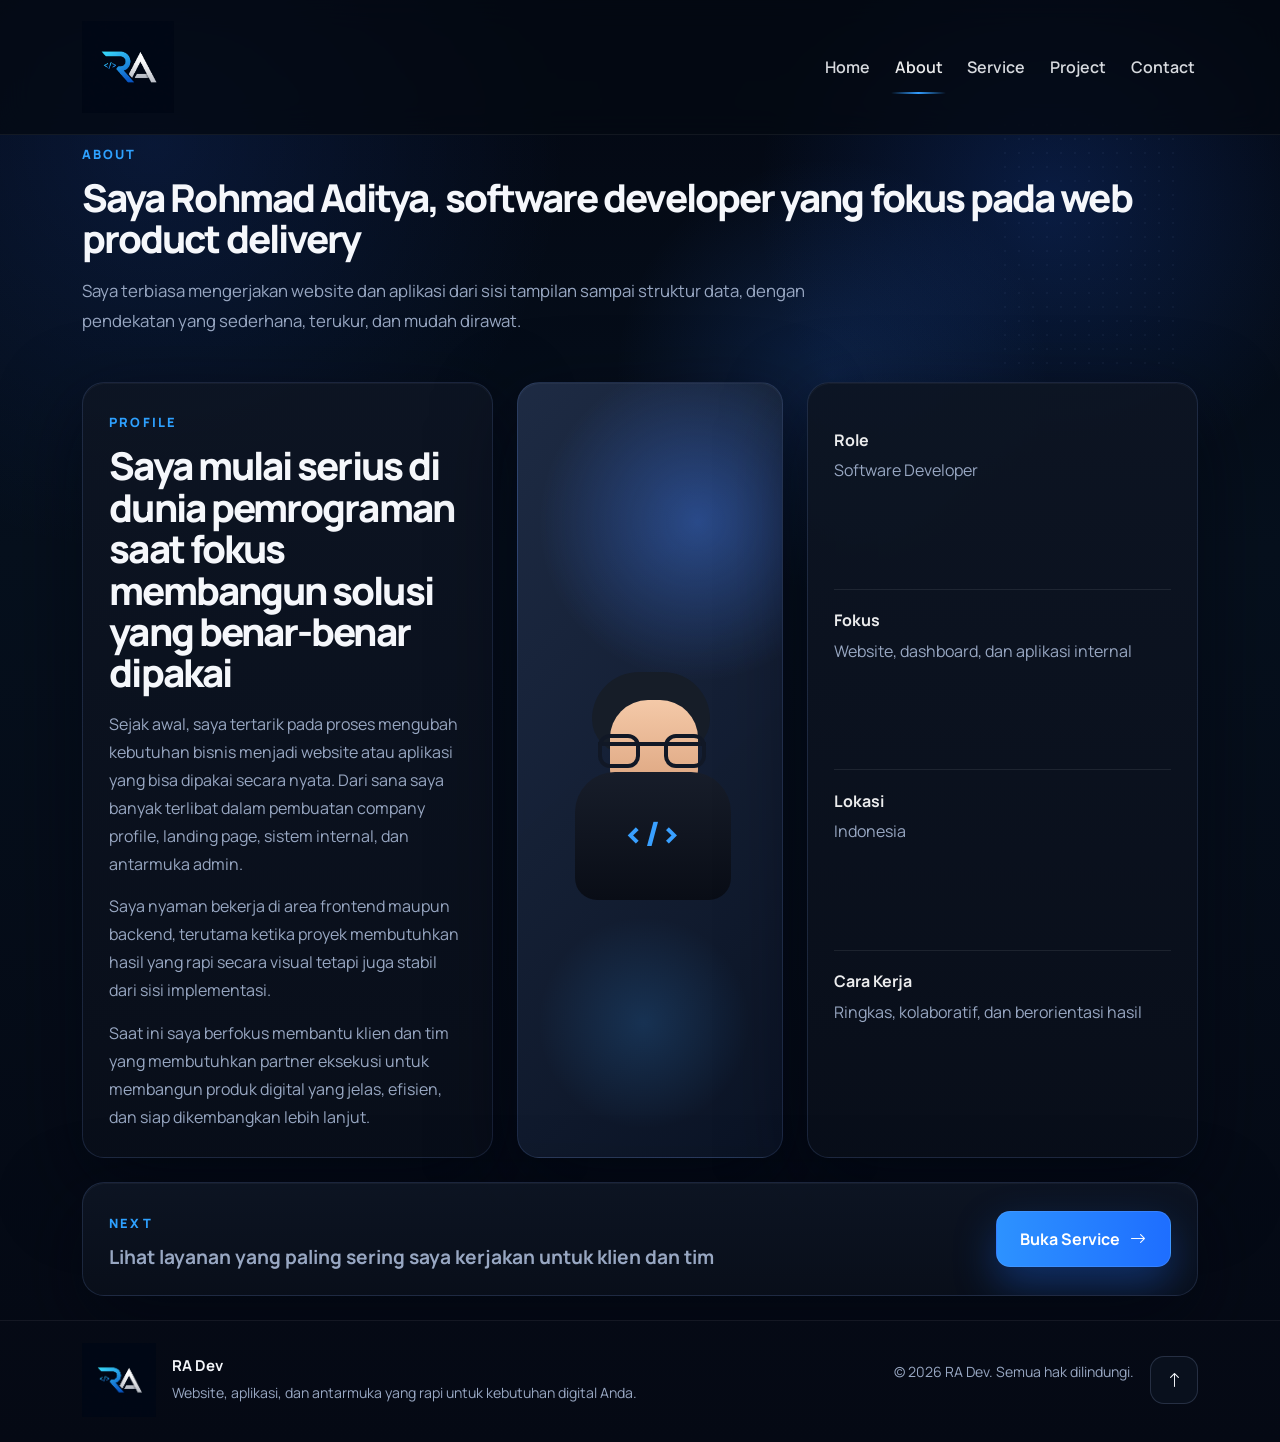
==== about.html @ fd23f218 "Update index.html, add project.html and service.html; restructure navigation and content for improve" ====
<!DOCTYPE html>
<html lang="id">

<head>
    <meta charset="UTF-8">
    <meta name="viewport" content="width=device-width, initial-scale=1.0">
    <title>RA Dev | About</title>
    <link rel="icon" type="image/png" href="assets/logo-ra.png">
    <link href="https://cdn.jsdelivr.net/npm/bootstrap@5.3.3/dist/css/bootstrap.min.css" rel="stylesheet">
    <link rel="stylesheet" href="https://cdn.jsdelivr.net/npm/bootstrap-icons@1.11.3/font/bootstrap-icons.css">
    <link rel="preconnect" href="https://fonts.googleapis.com">
    <link rel="preconnect" href="https://fonts.gstatic.com" crossorigin>
    <link href="https://fonts.googleapis.com/css2?family=Manrope:wght@400;500;600;700;800&display=swap"
        rel="stylesheet">
    <link rel="stylesheet" href="assets/css/style.css">
</head>

<body class="is-loading inner-page">
    <div class="site-loader" id="siteLoader" role="status" aria-live="polite" aria-label="Memuat halaman">
        <div class="site-loader__inner">
            <div class="site-loader__logo">
                <img src="assets/logo-ra.png" alt="Logo RA Dev">
            </div>
            <p class="site-loader__label">Loading Pages</p>
            <div class="site-loader__bar" aria-hidden="true">
                <span></span>
            </div>
        </div>
    </div>

    <nav class="navbar navbar-expand-lg fixed-top">
        <div class="container site-container">
            <a class="navbar-brand" href="index.html" aria-label="Kembali ke beranda">
                <img src="assets/logo-ra.png" alt="Logo RA Dev">
            </a>
            <button class="navbar-toggler border-0 shadow-none" type="button" data-bs-toggle="collapse"
                data-bs-target="#mainNav" aria-controls="mainNav" aria-expanded="false" aria-label="Toggle navigation">
                <span class="navbar-toggler-icon"></span>
            </button>
            <div class="collapse navbar-collapse" id="mainNav">
                <ul class="navbar-nav ms-auto">
                    <li class="nav-item"><a class="nav-link" href="index.html">Home</a></li>
                    <li class="nav-item"><a class="nav-link is-active" href="about.html">About</a></li>
                    <li class="nav-item"><a class="nav-link" href="service.html">Service</a></li>
                    <li class="nav-item"><a class="nav-link" href="project.html">Project</a></li>
                    <li class="nav-item"><a class="nav-link" href="contact.html">Contact</a></li>
                </ul>
            </div>
        </div>
    </nav>

    <main class="page-shell">
        <section class="page-hero" id="top">
            <div class="container site-container">
                <span class="section-label">About</span>
                <h1 class="section-title">Saya Rohmad Aditya, software developer yang fokus pada web product delivery</h1>
                <p class="page-hero-copy">
                    Saya terbiasa mengerjakan website dan aplikasi dari sisi tampilan sampai struktur data,
                    dengan pendekatan yang sederhana, terukur, dan mudah dirawat.
                </p>
            </div>
        </section>

        <section class="section-band">
            <div class="container site-container">
                <div class="section-grid about-grid">
                    <article class="panel-card about-copy">
                        <span class="section-label">Profile</span>
                        <h2 class="section-title">Saya mulai serius di dunia pemrograman saat fokus membangun solusi yang benar-benar dipakai</h2>
                        <p>
                            Sejak awal, saya tertarik pada proses mengubah kebutuhan bisnis menjadi website atau aplikasi
                            yang bisa dipakai secara nyata. Dari sana saya banyak terlibat dalam pembuatan company profile,
                            landing page, sistem internal, dan antarmuka admin.
                        </p>
                        <p>
                            Saya nyaman bekerja di area frontend maupun backend, terutama ketika proyek membutuhkan
                            hasil yang rapi secara visual tetapi juga stabil dari sisi implementasi.
                        </p>
                        <p>
                            Saat ini saya berfokus membantu klien dan tim yang membutuhkan partner eksekusi
                            untuk membangun produk digital yang jelas, efisien, dan siap dikembangkan lebih lanjut.
                        </p>
                    </article>

                    <article class="panel-card profile-card">
                        <div class="profile-glow"></div>
                        <div class="profile-avatar">
                            <div class="avatar-hair"></div>
                            <div class="avatar-face"></div>
                            <div class="avatar-glasses"></div>
                            <div class="avatar-body"></div>
                            <div class="avatar-mark">&lt;/&gt;</div>
                        </div>
                    </article>

                    <article class="panel-card values-card">
                        <div class="identity-block">
                            <strong>Role</strong>
                            <span>Software Developer</span>
                        </div>
                        <div class="identity-block">
                            <strong>Fokus</strong>
                            <span>Website, dashboard, dan aplikasi internal</span>
                        </div>
                        <div class="identity-block">
                            <strong>Lokasi</strong>
                            <span>Indonesia</span>
                        </div>
                        <div class="identity-block">
                            <strong>Cara Kerja</strong>
                            <span>Ringkas, kolaboratif, dan berorientasi hasil</span>
                        </div>
                    </article>
                </div>

                <div class="cta-banner panel-card">
                    <div>
                        <span class="section-label">Next</span>
                        <h2 class="cta-title">Lihat layanan yang paling sering saya kerjakan untuk klien dan tim</h2>
                    </div>
                    <a class="btn btn-primary-glow" href="service.html">Buka Service <i class="bi bi-arrow-right"></i></a>
                </div>
            </div>
        </section>
    </main>

    <footer class="site-footer">
        <div class="container site-container footer-grid">
            <div class="footer-brand">
                <img src="assets/logo-ra.png" alt="Logo RA Dev">
                <div>
                    <strong>RA Dev</strong>
                    <span>Website, aplikasi, dan antarmuka yang rapi untuk kebutuhan digital Anda.</span>
                </div>
            </div>
            <p class="footer-copy">&copy; 2026 RA Dev. Semua hak dilindungi.</p>
            <a class="back-to-top" href="#top" aria-label="Kembali ke atas"><i class="bi bi-arrow-up"></i></a>
        </div>
    </footer>

    <script defer src="https://cdn.jsdelivr.net/npm/bootstrap@5.3.3/dist/js/bootstrap.bundle.min.js"></script>
    <script defer src="assets/js/modals.js"></script>
</body>

</html>
---- assets/css/style.css ----
:root {
    --bg: #050914;
    --bg-soft: #09101d;
    --panel: rgba(11, 18, 31, 0.9);
    --panel-strong: #0f1828;
    --panel-soft: rgba(19, 28, 46, 0.88);
    --line: rgba(110, 145, 214, 0.18);
    --line-strong: rgba(76, 143, 255, 0.46);
    --text: #f5f7fb;
    --muted: #98a7c2;
    --blue: #39a0ff;
    --blue-strong: #1e7bff;
    --blue-soft: rgba(57, 160, 255, 0.16);
    --white-soft: rgba(255, 255, 255, 0.92);
    --shadow: 0 28px 80px rgba(2, 6, 15, 0.58);
    --radius-xl: 28px;
    --radius-lg: 22px;
    --radius-md: 16px;
}

* {
    box-sizing: border-box;
    scroll-behavior: smooth;
}

html,
body {
    margin: 0;
    min-height: 100%;
}

body {
    font-family: 'Manrope', sans-serif;
    color: var(--text);
    background:
        radial-gradient(circle at 12% 10%, rgba(41, 110, 255, 0.14), transparent 24%),
        radial-gradient(circle at 82% 14%, rgba(29, 92, 224, 0.22), transparent 18%),
        radial-gradient(circle at 65% 26%, rgba(51, 123, 255, 0.18), transparent 16%),
        linear-gradient(180deg, #030712 0%, #06101d 38%, #050914 100%);
}

body.is-loading {
    overflow: hidden;
}

a {
    color: inherit;
    text-decoration: none;
}

img {
    max-width: 100%;
    display: block;
}

.site-container {
    width: min(100%, 1180px);
}

.page-shell {
    position: relative;
    overflow: clip;
}

.page-shell::before {
    content: "";
    position: absolute;
    top: 6.5rem;
    right: 8%;
    width: 180px;
    height: 260px;
    background-image: radial-gradient(circle, rgba(131, 162, 221, 0.25) 1px, transparent 1px);
    background-size: 14px 14px;
    opacity: 0.22;
    pointer-events: none;
}

.site-loader {
    position: fixed;
    inset: 0;
    z-index: 3000;
    display: grid;
    place-items: center;
    background:
        radial-gradient(circle at top, rgba(48, 116, 255, 0.18), transparent 26%),
        linear-gradient(180deg, #07101d 0%, #030813 100%);
    transition: opacity 0.45s ease, visibility 0.45s ease;
}

.site-loader.is-hidden {
    opacity: 0;
    visibility: hidden;
    pointer-events: none;
}

.site-loader__inner {
    width: min(100% - 2rem, 420px);
    text-align: center;
}

.site-loader__logo {
    width: 112px;
    height: 112px;
    margin: 0 auto 1.1rem;
    padding: 0.9rem;
    border-radius: 28px;
    background: rgba(255, 255, 255, 0.05);
    border: 1px solid rgba(255, 255, 255, 0.12);
    box-shadow: 0 22px 50px rgba(0, 0, 0, 0.32);
    animation: loaderPulse 1.9s ease-in-out infinite;
}

.site-loader__label {
    margin: 0 0 1rem;
    color: rgba(240, 244, 255, 0.8);
    font-size: 0.82rem;
    font-weight: 700;
    letter-spacing: 0.18em;
    text-transform: uppercase;
}

.site-loader__bar {
    width: 100%;
    height: 4px;
    overflow: hidden;
    border-radius: 999px;
    background: rgba(255, 255, 255, 0.09);
}

.site-loader__bar span {
    display: block;
    width: 42%;
    height: 100%;
    border-radius: inherit;
    background: linear-gradient(90deg, #56b2ff, #dfe8ff);
    animation: loaderBar 1.2s ease-in-out infinite;
}

@keyframes loaderPulse {
    0%,
    100% {
        transform: translateY(0) scale(1);
    }

    50% {
        transform: translateY(-5px) scale(1.02);
    }
}

@keyframes loaderBar {
    0% {
        transform: translateX(-135%);
    }

    100% {
        transform: translateX(335%);
    }
}

.navbar {
    padding: 1rem 0;
    background: rgba(4, 9, 18, 0.78);
    backdrop-filter: blur(16px);
    border-bottom: 1px solid rgba(255, 255, 255, 0.06);
}

.navbar-brand img {
    width: 92px;
}

.navbar-toggler {
    padding: 0.4rem 0.2rem;
}

.navbar-toggler-icon {
    filter: invert(1);
}

.navbar-nav {
    gap: 1.15rem;
}

.nav-link {
    position: relative;
    color: rgba(245, 247, 251, 0.88);
    font-weight: 600;
    padding: 0.4rem 0.2rem !important;
}

.nav-link::after {
    content: "";
    position: absolute;
    left: 0;
    bottom: -0.55rem;
    width: 100%;
    height: 2px;
    border-radius: 999px;
    background: linear-gradient(90deg, rgba(50, 157, 255, 0), rgba(50, 157, 255, 1), rgba(50, 157, 255, 0));
    transform: scaleX(0);
    transform-origin: center;
    transition: transform 0.2s ease;
}

.nav-link:hover,
.nav-link:focus,
.nav-link.is-active {
    color: var(--white-soft);
}

.nav-link:hover::after,
.nav-link:focus::after,
.nav-link.is-active::after {
    transform: scaleX(1);
}

.hero-section {
    padding: 8.9rem 0 2.2rem;
    border-bottom: 1px solid rgba(255, 255, 255, 0.06);
}

.hero-grid {
    display: grid;
    grid-template-columns: minmax(0, 1fr) minmax(420px, 0.96fr);
    align-items: center;
    gap: 3rem;
}

.hero-side-stack {
    display: grid;
    gap: 1.35rem;
}

.intro-pill {
    display: inline-flex;
    align-items: center;
    min-height: 42px;
    padding: 0.65rem 1rem;
    border-radius: 14px;
    background: linear-gradient(180deg, rgba(18, 36, 63, 0.92), rgba(11, 25, 44, 0.88));
    border: 1px solid var(--line-strong);
    color: #87c9ff;
    font-size: 0.96rem;
    font-weight: 700;
    box-shadow: inset 0 1px 0 rgba(255, 255, 255, 0.08);
}

.hero-title {
    margin: 1.15rem 0 1.2rem;
    font-size: clamp(3.2rem, 6vw, 5.55rem);
    line-height: 0.96;
    letter-spacing: -0.07em;
    font-weight: 800;
}

.hero-title span {
    display: inline-block;
}

.hero-title em {
    font-style: normal;
    color: var(--blue);
    text-shadow: 0 0 30px rgba(57, 160, 255, 0.24);
}

.hero-copy {
    max-width: 560px;
    margin: 0;
    color: var(--muted);
    font-size: 1.08rem;
    line-height: 1.8;
}

.hero-actions {
    display: flex;
    flex-wrap: wrap;
    gap: 1rem;
    margin-top: 1.8rem;
}

.btn {
    border-radius: 14px;
    padding: 0.95rem 1.45rem;
    font-weight: 700;
    border: 1px solid transparent;
}

.btn i {
    margin-left: 0.45rem;
}

.btn-primary-glow {
    color: #fff;
    background: linear-gradient(90deg, #2d92ff 0%, #1e6eff 100%);
    border-color: rgba(102, 163, 255, 0.3);
    box-shadow: 0 18px 42px rgba(30, 110, 255, 0.34);
}

.btn-primary-glow:hover {
    color: #fff;
    background: linear-gradient(90deg, #1780ff 0%, #1460f0 100%);
}

.btn-outline-frost {
    color: var(--text);
    background: rgba(9, 15, 27, 0.72);
    border-color: rgba(130, 153, 193, 0.28);
    box-shadow: inset 0 1px 0 rgba(255, 255, 255, 0.04);
}

.btn-outline-frost:hover {
    color: #fff;
    border-color: rgba(96, 157, 255, 0.44);
    background: rgba(14, 25, 42, 0.9);
}

.btn.wide {
    min-width: 260px;
    justify-content: center;
}

.stats-row {
    display: grid;
    grid-template-columns: repeat(4, minmax(0, 1fr));
    gap: 1rem;
    margin-top: 1.7rem;
    padding-top: 1.45rem;
}

.stat-item {
    display: flex;
    align-items: flex-start;
    gap: 0.75rem;
}

.stat-item i {
    font-size: 1.2rem;
    color: var(--blue);
}

.stat-item strong {
    display: block;
    font-size: 1.7rem;
    line-height: 1;
}

.stat-item span {
    display: block;
    margin-top: 0.2rem;
    color: var(--muted);
    font-size: 0.85rem;
}

.hero-visual {
    position: relative;
    min-height: 500px;
}

.hero-visual--compact {
    min-height: 420px;
}

.hero-orbit {
    position: absolute;
    top: 1.2rem;
    right: 1rem;
    width: 420px;
    height: 320px;
    border-radius: 50%;
    background:
        radial-gradient(circle at center, rgba(30, 123, 255, 0.26), rgba(12, 23, 44, 0.04) 62%, transparent 72%);
    filter: blur(0.4px);
}

.device-frame,
.phone-frame,
.floating-badge,
.panel-card,
.project-thumb img,
.social-grid a,
.contact-form .form-control {
    box-shadow: var(--shadow);
}

.device-frame {
    position: absolute;
    left: 2rem;
    right: 3.5rem;
    top: 4.1rem;
    padding: 0.7rem;
    border-radius: 22px;
    background: linear-gradient(180deg, rgba(13, 22, 38, 0.94), rgba(8, 14, 25, 0.98));
    border: 1px solid var(--line-strong);
}

.device-topbar {
    display: flex;
    gap: 0.42rem;
    margin-bottom: 0.65rem;
    padding-left: 0.2rem;
}

.device-topbar span {
    width: 7px;
    height: 7px;
    border-radius: 50%;
    background: rgba(109, 145, 220, 0.8);
}

.device-topbar span:first-child {
    background: #ff6b6b;
}

.device-screen {
    display: grid;
    grid-template-columns: 0.92fr 1.08fr;
    min-height: 290px;
    overflow: hidden;
    border-radius: 18px;
    background:
        linear-gradient(180deg, rgba(18, 28, 46, 0.96), rgba(8, 13, 24, 0.98));
    border: 1px solid rgba(119, 147, 201, 0.16);
}

.code-column,
.preview-column {
    padding: 1.4rem 1.15rem;
}

.code-column {
    border-right: 1px solid rgba(255, 255, 255, 0.06);
}

.code-column span,
.preview-lines span,
.phone-lines span,
.phone-grid span {
    display: block;
    border-radius: 999px;
}

.code-column span {
    height: 6px;
    margin-bottom: 0.9rem;
    background: linear-gradient(90deg, rgba(71, 146, 255, 0.88), rgba(71, 146, 255, 0.18));
}

.code-column span:nth-child(1) {
    width: 76%;
}

.code-column span:nth-child(2) {
    width: 62%;
}

.code-column span:nth-child(3) {
    width: 82%;
}

.code-column span:nth-child(4) {
    width: 56%;
}

.code-column span:nth-child(5) {
    width: 70%;
}

.code-column span:nth-child(6) {
    width: 46%;
}

.code-column span:nth-child(7) {
    width: 66%;
}

.preview-actions {
    display: flex;
    justify-content: flex-end;
    gap: 0.55rem;
}

.preview-actions span {
    width: 34px;
    height: 18px;
    border-radius: 8px;
    background: rgba(57, 160, 255, 0.18);
    border: 1px solid rgba(57, 160, 255, 0.34);
}

.code-mark {
    margin: 3.5rem auto 2.4rem;
    text-align: center;
    font-size: 5.8rem;
    line-height: 1;
    font-weight: 800;
    color: rgba(57, 160, 255, 0.94);
    letter-spacing: -0.08em;
}

.preview-lines span {
    height: 6px;
    margin-bottom: 0.85rem;
    background: linear-gradient(90deg, rgba(92, 124, 186, 0.4), rgba(92, 124, 186, 0.08));
}

.preview-lines span:nth-child(1) {
    width: 74%;
}

.preview-lines span:nth-child(2) {
    width: 64%;
}

.preview-lines span:nth-child(3) {
    width: 78%;
}

.device-frame::after {
    content: "";
    position: absolute;
    left: 8%;
    right: 8%;
    bottom: -11px;
    height: 10px;
    border-radius: 999px;
    background: linear-gradient(180deg, rgba(31, 111, 255, 0.36), rgba(11, 19, 33, 0.9));
}

.phone-frame {
    position: absolute;
    right: 0.9rem;
    bottom: 1.6rem;
    width: 148px;
    padding: 0.55rem;
    border-radius: 24px;
    background: linear-gradient(180deg, rgba(11, 19, 33, 0.98), rgba(7, 13, 23, 0.98));
    border: 1px solid var(--line-strong);
}

.phone-notch {
    width: 46px;
    height: 6px;
    margin: 0.15rem auto 0.55rem;
    border-radius: 999px;
    background: rgba(119, 140, 181, 0.45);
}

.phone-display {
    padding: 0.85rem 0.8rem 0.9rem;
    border-radius: 18px;
    background: linear-gradient(180deg, rgba(15, 27, 47, 0.98), rgba(8, 16, 29, 0.98));
    border: 1px solid rgba(93, 130, 199, 0.18);
}

.phone-media {
    height: 92px;
    margin-bottom: 0.8rem;
    border-radius: 16px;
    background:
        linear-gradient(180deg, rgba(91, 177, 255, 0.95), rgba(30, 102, 255, 0.62)),
        linear-gradient(135deg, rgba(255, 255, 255, 0.18), transparent);
}

.phone-grid {
    display: grid;
    grid-template-columns: repeat(2, 1fr);
    gap: 0.5rem;
    margin-bottom: 0.8rem;
}

.phone-grid span {
    height: 24px;
    background: rgba(56, 125, 255, 0.34);
    border: 1px solid rgba(108, 161, 255, 0.24);
}

.phone-lines span {
    height: 7px;
    margin-bottom: 0.55rem;
    background: linear-gradient(90deg, rgba(95, 157, 255, 0.75), rgba(95, 157, 255, 0.12));
}

.phone-lines span:nth-child(1) {
    width: 80%;
}

.phone-lines span:nth-child(2) {
    width: 65%;
}

.phone-lines span:nth-child(3) {
    width: 74%;
}

.floating-badge {
    position: absolute;
    display: inline-flex;
    align-items: center;
    justify-content: center;
    min-width: 54px;
    min-height: 54px;
    padding: 0.8rem;
    border-radius: 14px;
    background: linear-gradient(180deg, rgba(12, 24, 42, 0.96), rgba(8, 16, 31, 0.98));
    border: 1px solid rgba(82, 146, 255, 0.32);
    color: #58b0ff;
    font-weight: 700;
}

.badge-top {
    top: 0;
    left: 45%;
}

.badge-left {
    left: 0;
    top: 50%;
}

.badge-right {
    top: 7rem;
    right: 0;
}

.badge-bottom {
    right: 0.3rem;
    bottom: 7rem;
}

.section-band {
    padding: 1.45rem 0 0;
}

.inner-page .page-shell {
    padding-bottom: 1.5rem;
}

.page-hero {
    padding: 8.8rem 0 1.4rem;
}

.page-hero-copy,
.page-intro p,
.overview-card p,
.cta-title {
    color: var(--muted);
}

.page-hero-copy,
.page-intro p {
    max-width: 760px;
    margin: 0;
    font-size: 1.05rem;
    line-height: 1.8;
}

.page-intro {
    max-width: 760px;
    margin-bottom: 1.5rem;
}

.overview-grid {
    display: grid;
    grid-template-columns: repeat(4, minmax(0, 1fr));
    gap: 1.5rem;
}

.overview-card {
    display: flex;
    flex-direction: column;
    gap: 1rem;
    padding: 1.65rem;
}

.overview-card .btn {
    margin-top: auto;
    align-self: flex-start;
}

.overview-icon {
    display: grid;
    place-items: center;
    width: 64px;
    height: 64px;
    border-radius: 18px;
    background: rgba(57, 160, 255, 0.12);
    color: #62b7ff;
    font-size: 1.6rem;
}

.overview-card h3,
.cta-title {
    margin: 0;
    font-size: 1.2rem;
    font-weight: 700;
}

.intro-card,
.contact-panel {
    padding: 1.65rem;
}

.intro-card {
    max-width: 520px;
}

.intro-card h2,
.contact-title {
    margin: 0 0 0.75rem;
    font-size: 1.55rem;
    font-weight: 800;
    line-height: 1.2;
}

.intro-card p,
.contact-panel p,
.contact-lead {
    margin: 0;
    color: var(--muted);
    line-height: 1.75;
}

.intro-card .btn {
    margin-top: 1rem;
}

.cta-banner {
    display: flex;
    align-items: center;
    justify-content: space-between;
    gap: 1rem;
    margin-top: 1.5rem;
    padding: 1.65rem;
}

.section-grid,
.skills-grid,
.portfolio-grid,
.contact-grid {
    display: grid;
    gap: 1.5rem;
}

.about-grid {
    grid-template-columns: 1.05fr 0.68fr 1fr;
    align-items: stretch;
}

.section-label {
    display: inline-block;
    margin-bottom: 0.8rem;
    color: #2ea1ff;
    font-size: 0.8rem;
    font-weight: 800;
    letter-spacing: 0.16em;
    text-transform: uppercase;
}

.section-title {
    margin: 0 0 1rem;
    font-size: clamp(2rem, 3vw, 3.25rem);
    line-height: 1.08;
    letter-spacing: -0.05em;
    font-weight: 800;
}

.panel-card {
    position: relative;
    background: linear-gradient(180deg, rgba(13, 21, 35, 0.95), rgba(9, 15, 26, 0.95));
    border: 1px solid var(--line);
    border-radius: var(--radius-lg);
    overflow: hidden;
}

.panel-card::before {
    content: "";
    position: absolute;
    inset: 0;
    border-radius: inherit;
    pointer-events: none;
    box-shadow: inset 0 1px 0 rgba(255, 255, 255, 0.04);
}

.about-copy,
.values-card,
.skill-card,
.project-card,
.contact-info,
.contact-form-card,
.contact-social {
    padding: 1.65rem;
}

.about-copy p,
.value-item p,
.skill-card p,
.project-card p,
.contact-social p {
    margin: 0;
    color: var(--muted);
    line-height: 1.75;
}

.about-copy p + p {
    margin-top: 0.9rem;
}

.profile-card {
    display: grid;
    place-items: center;
    min-height: 360px;
    background:
        radial-gradient(circle at 68% 18%, rgba(68, 131, 255, 0.4), transparent 24%),
        linear-gradient(135deg, rgba(31, 45, 70, 0.95), rgba(11, 20, 38, 0.98));
}

.profile-glow {
    position: absolute;
    inset: auto auto 1.5rem 1rem;
    width: 220px;
    height: 220px;
    border-radius: 50%;
    background: radial-gradient(circle, rgba(57, 160, 255, 0.18), transparent 68%);
}

.profile-avatar {
    position: relative;
    width: 220px;
    height: 260px;
}

.avatar-hair {
    position: absolute;
    top: 32px;
    left: 52px;
    width: 118px;
    height: 82px;
    border-radius: 56px 56px 42px 42px;
    background: #161d28;
}

.avatar-face {
    position: absolute;
    top: 60px;
    left: 70px;
    width: 88px;
    height: 104px;
    border-radius: 38px 38px 34px 34px;
    background: linear-gradient(180deg, #f4c9a8, #d99f79);
}

.avatar-glasses {
    position: absolute;
    top: 102px;
    left: 58px;
    width: 108px;
    height: 26px;
    border-top: 4px solid #111826;
}

.avatar-glasses::before,
.avatar-glasses::after {
    content: "";
    position: absolute;
    top: -12px;
    width: 42px;
    height: 34px;
    border: 4px solid #111826;
    border-radius: 12px;
}

.avatar-glasses::before {
    left: 0;
}

.avatar-glasses::after {
    right: 0;
}

.avatar-body {
    position: absolute;
    left: 35px;
    bottom: 0;
    width: 156px;
    height: 128px;
    border-radius: 40px 40px 22px 22px;
    background: linear-gradient(180deg, #171d2a, #090d16);
}

.avatar-mark {
    position: absolute;
    left: 83px;
    bottom: 42px;
    color: #39a0ff;
    font-size: 2.1rem;
    font-weight: 800;
}

.values-card {
    display: grid;
}

.identity-block {
    padding: 1.15rem 0;
    border-bottom: 1px solid rgba(255, 255, 255, 0.08);
}

.identity-block:last-child {
    border-bottom: 0;
}

.identity-block strong {
    display: block;
    margin-bottom: 0.35rem;
    color: var(--white-soft);
}

.identity-block span {
    color: var(--muted);
    line-height: 1.7;
}

.value-item {
    display: flex;
    gap: 1rem;
    padding: 1.2rem 0;
    border-bottom: 1px solid rgba(255, 255, 255, 0.08);
}

.value-item:last-child {
    border-bottom: 0;
}

.value-item i {
    color: var(--blue);
    font-size: 1.55rem;
}

.value-item h3,
.skill-card h3,
.project-card h3,
.contact-social h3 {
    margin: 0 0 0.35rem;
    font-size: 1.18rem;
    font-weight: 700;
}

.skills-grid {
    grid-template-columns: repeat(6, minmax(0, 1fr));
}

.service-grid {
    display: grid;
    grid-template-columns: repeat(2, minmax(0, 1fr));
    gap: 1.5rem;
}

.service-card {
    padding: 1.65rem;
}

.service-card__head {
    display: flex;
    gap: 1rem;
    align-items: flex-start;
    margin-bottom: 1rem;
}

.service-card__head h3 {
    margin: 0 0 0.45rem;
    font-size: 1.18rem;
    font-weight: 700;
}

.service-card__head p {
    margin: 0;
    color: var(--muted);
    line-height: 1.7;
}

.service-list {
    margin: 0;
    padding-left: 1.15rem;
    color: var(--muted);
}

.service-list li + li {
    margin-top: 0.6rem;
}

.skill-card {
    min-height: 250px;
}

.skill-icon {
    display: grid;
    place-items: center;
    width: 68px;
    height: 68px;
    margin-bottom: 1rem;
    border-radius: 18px;
    font-size: 1.8rem;
}

.skill-icon.web {
    color: #52acff;
    background: rgba(62, 149, 255, 0.12);
}

.skill-icon.ui {
    color: #c372ff;
    background: rgba(195, 114, 255, 0.12);
}

.skill-icon.fe {
    color: #57ddff;
    background: rgba(87, 221, 255, 0.12);
}

.skill-icon.be {
    color: #9ce26d;
    background: rgba(156, 226, 109, 0.12);
}

.skill-icon.brand {
    color: #ffc15d;
    background: rgba(255, 193, 93, 0.12);
}

.skill-icon.solve {
    color: #b976ff;
    background: rgba(185, 118, 255, 0.12);
}

.skill-meta {
    display: flex;
    justify-content: flex-end;
    margin: 0.6rem 0 0.45rem;
    color: var(--white-soft);
    font-size: 0.92rem;
    font-weight: 700;
}

.skill-meter {
    height: 7px;
    margin-bottom: 0.9rem;
    border-radius: 999px;
    background: rgba(255, 255, 255, 0.08);
    overflow: hidden;
}

.skill-meter span {
    display: block;
    height: 100%;
    border-radius: inherit;
    background: linear-gradient(90deg, #2f98ff 0%, #62d3ff 100%);
}

.portfolio-head {
    display: flex;
    align-items: center;
    justify-content: space-between;
    gap: 1rem;
    margin-bottom: 1.15rem;
}

.filter-pills {
    display: flex;
    flex-wrap: wrap;
    gap: 0.7rem;
}

.filter-pill {
    padding: 0.55rem 1rem;
    border-radius: 999px;
    background: rgba(15, 23, 38, 0.84);
    border: 1px solid rgba(130, 151, 192, 0.18);
    color: var(--muted);
    font-size: 0.9rem;
}

.filter-pill.is-active {
    color: #fff;
    background: linear-gradient(90deg, #2a92ff 0%, #1c6fff 100%);
    border-color: rgba(112, 170, 255, 0.22);
}

.portfolio-grid {
    grid-template-columns: repeat(6, minmax(0, 1fr));
}

.project-card {
    min-height: 320px;
}

.project-thumb {
    margin: -1.65rem -1.65rem 1rem;
    border-bottom: 1px solid rgba(255, 255, 255, 0.06);
}

.project-thumb img {
    width: 100%;
    height: 150px;
    object-fit: cover;
}

.project-tag {
    display: inline-flex;
    margin-bottom: 0.75rem;
    padding: 0.4rem 0.75rem;
    border-radius: 10px;
    background: rgba(55, 150, 255, 0.14);
    color: #4fb2ff;
    font-size: 0.78rem;
    font-weight: 700;
}

.project-tag.violet {
    color: #b284ff;
    background: rgba(178, 132, 255, 0.14);
}

.project-tag.cyan {
    color: #57d1ff;
    background: rgba(87, 209, 255, 0.14);
}

.project-tag.amber {
    color: #ffbe64;
    background: rgba(255, 190, 100, 0.14);
}

.project-link {
    position: absolute;
    right: 1.1rem;
    bottom: 1.05rem;
    width: 34px;
    height: 34px;
    display: grid;
    place-items: center;
    border-radius: 10px;
    color: var(--muted);
    border: 1px solid rgba(255, 255, 255, 0.08);
    background: rgba(255, 255, 255, 0.03);
}

.project-link:hover {
    color: #fff;
    border-color: rgba(86, 165, 255, 0.35);
}

.portfolio-action {
    display: flex;
    justify-content: center;
    padding: 1.5rem 0 0.5rem;
}

.contact-grid {
    grid-template-columns: 0.92fr 1.28fr 1fr;
}

.contact-stack {
    display: grid;
    gap: 1.5rem;
}

.contact-panel--wide {
    padding-bottom: 1rem;
}

.contact-grid--simple {
    grid-template-columns: repeat(2, minmax(0, 1fr));
    margin-top: 1.15rem;
}

.social-grid--large a {
    width: 58px;
    height: 58px;
    font-size: 1.4rem;
}

.page-hero--center .container {
    text-align: center;
}

.page-hero--center .page-hero-copy {
    margin-left: auto;
    margin-right: auto;
}

.contact-line {
    display: flex;
    gap: 0.85rem;
    padding: 0.9rem 0;
}

.contact-line + .contact-line {
    border-top: 1px solid rgba(255, 255, 255, 0.08);
}

.contact-line i {
    color: var(--blue);
    font-size: 1.25rem;
}

.contact-line strong,
.footer-brand strong {
    display: block;
    margin-bottom: 0.15rem;
}

.contact-line span,
.footer-brand span,
.footer-copy {
    color: var(--muted);
}

.contact-form {
    display: grid;
    gap: 1rem;
}

.contact-form-row {
    display: grid;
    grid-template-columns: repeat(2, minmax(0, 1fr));
    gap: 0.9rem;
}

.contact-form .form-control {
    padding: 0.95rem 1rem;
    border-radius: 12px;
    border: 1px solid rgba(118, 139, 179, 0.16);
    background: rgba(8, 14, 25, 0.9);
    color: var(--text);
}

.contact-form .form-control::placeholder {
    color: rgba(152, 167, 194, 0.8);
}

.contact-form .form-control:focus {
    color: var(--text);
    background: rgba(8, 14, 25, 0.96);
    border-color: rgba(69, 149, 255, 0.4);
    box-shadow: 0 0 0 0.2rem rgba(30, 123, 255, 0.1);
}

.contact-social p {
    margin-bottom: 1.2rem;
}

.social-grid {
    display: flex;
    flex-wrap: wrap;
    gap: 0.8rem;
}

.social-grid a {
    width: 50px;
    height: 50px;
    display: grid;
    place-items: center;
    border-radius: 14px;
    background: rgba(12, 18, 31, 0.92);
    border: 1px solid rgba(132, 151, 189, 0.2);
    color: var(--white-soft);
    font-size: 1.25rem;
}

.social-grid a:hover {
    border-color: rgba(78, 149, 255, 0.4);
    color: #5cb5ff;
}

.site-footer {
    padding: 1.35rem 0 1.6rem;
    border-top: 1px solid rgba(255, 255, 255, 0.06);
}

.footer-grid {
    display: grid;
    grid-template-columns: 1fr auto auto;
    align-items: center;
    gap: 1rem;
}

.footer-brand {
    display: flex;
    align-items: center;
    gap: 1rem;
}

.footer-brand img {
    width: 74px;
}

.footer-brand strong {
    font-size: 0.94rem;
}

.footer-brand span,
.footer-copy {
    font-size: 0.88rem;
}

.back-to-top {
    width: 48px;
    height: 48px;
    display: grid;
    place-items: center;
    border-radius: 14px;
    border: 1px solid rgba(132, 151, 189, 0.24);
    background: rgba(11, 18, 31, 0.88);
}

.back-to-top:hover {
    border-color: rgba(78, 149, 255, 0.42);
    color: #5cb5ff;
}

.modal-content {
    background: linear-gradient(180deg, rgba(12, 18, 31, 0.98), rgba(8, 14, 24, 0.98));
    color: var(--text);
    border: 1px solid rgba(97, 129, 186, 0.28);
}

.modal-header,
.modal-footer {
    border-color: rgba(255, 255, 255, 0.08);
}

.btn-close {
    filter: invert(1);
}

@media (max-width: 1399.98px) {
    .service-grid,
    .skills-grid,
    .portfolio-grid {
        grid-template-columns: repeat(3, minmax(0, 1fr));
    }
}

@media (max-width: 1199.98px) {
    .overview-grid,
    .hero-grid,
    .about-grid,
    .contact-grid,
    .service-grid,
    .contact-grid--simple {
        grid-template-columns: 1fr;
    }

    .hero-visual {
        min-height: 540px;
    }

    .hero-visual--compact {
        min-height: 460px;
    }

    .device-frame {
        left: 1rem;
        right: 5rem;
    }

    .skills-grid {
        grid-template-columns: repeat(3, minmax(0, 1fr));
    }

    .portfolio-grid {
        grid-template-columns: repeat(3, minmax(0, 1fr));
    }

    .footer-grid {
        grid-template-columns: 1fr;
        justify-items: start;
    }
}

@media (max-width: 991.98px) {
    .navbar-nav {
        padding-top: 1rem;
    }

    .hero-section {
        padding-top: 7.8rem;
    }

    .page-hero {
        padding-top: 7.8rem;
    }

    .stats-row {
        grid-template-columns: repeat(2, minmax(0, 1fr));
    }

    .skills-grid,
    .portfolio-grid {
        grid-template-columns: repeat(2, minmax(0, 1fr));
    }

    .portfolio-head {
        align-items: flex-start;
        flex-direction: column;
    }

    .cta-banner {
        align-items: flex-start;
        flex-direction: column;
    }
}

@media (max-width: 767.98px) {
    .site-container {
        width: min(100% - 1.4rem, 1180px);
    }

    .hero-title {
        font-size: clamp(2.7rem, 12vw, 4rem);
    }

    .hero-copy {
        font-size: 1rem;
    }

    .hero-visual {
        min-height: 420px;
    }

    .device-frame {
        inset: 3.5rem 2.5rem auto 0;
    }

    .device-screen {
        min-height: 220px;
    }

    .code-mark {
        font-size: 4rem;
        margin-top: 2.7rem;
    }

    .phone-frame {
        width: 120px;
        right: 0;
    }

    .floating-badge {
        min-width: 46px;
        min-height: 46px;
        font-size: 0.88rem;
    }

    .stats-row,
    .contact-form-row,
    .service-grid,
    .skills-grid,
    .portfolio-grid {
        grid-template-columns: 1fr;
    }

    .about-copy,
    .values-card,
    .skill-card,
    .project-card,
    .contact-info,
    .contact-form-card,
    .contact-social {
        padding: 1.35rem;
    }

    .project-thumb {
        margin: -1.35rem -1.35rem 1rem;
    }

    .btn.wide {
        min-width: 100%;
    }
}
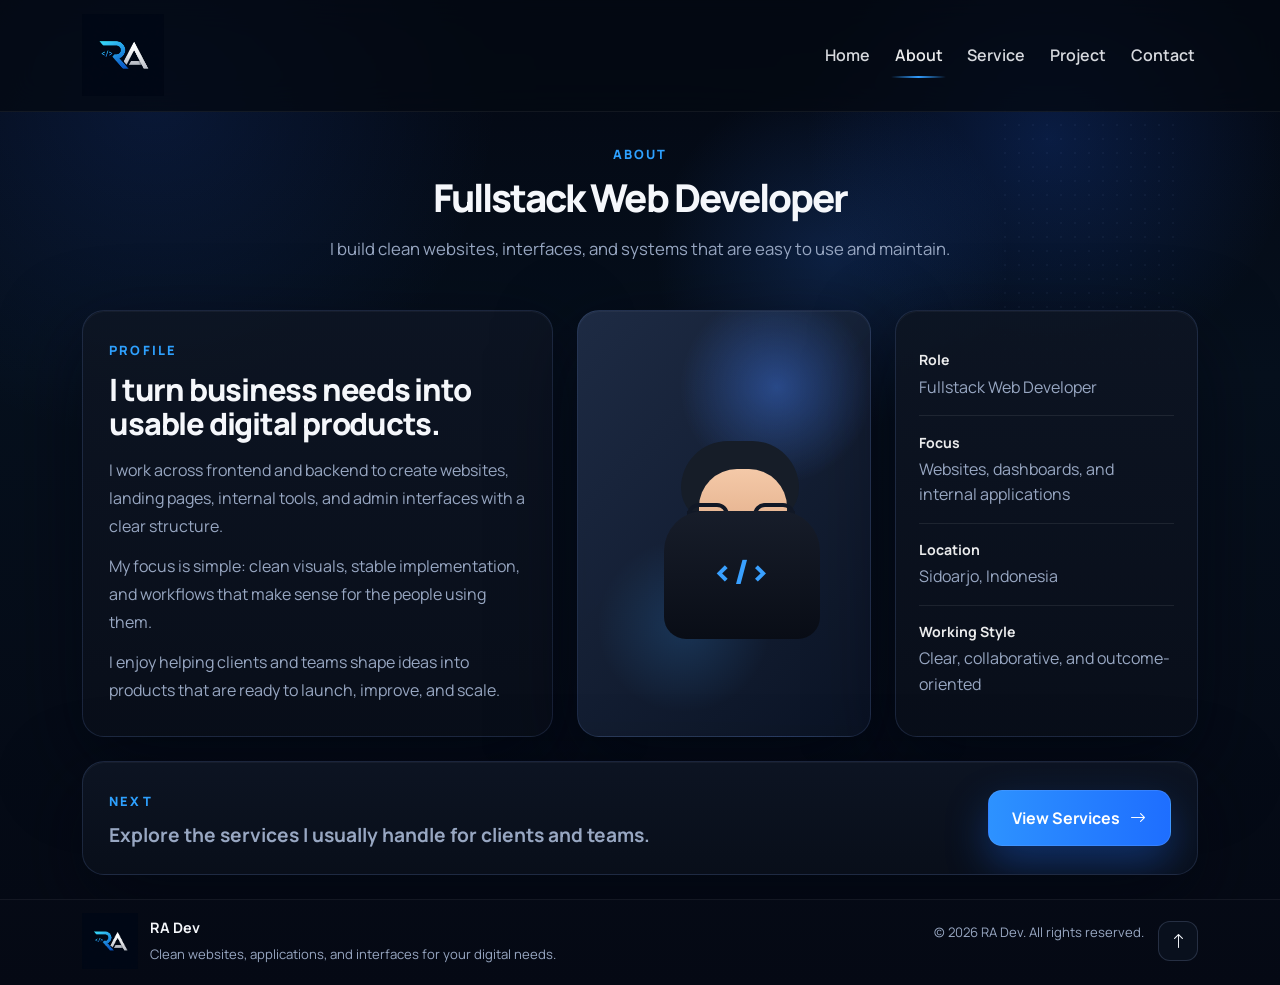
==== commit 9ea3cb17: "feat: redesign About page." ====
--- a/about.html
+++ b/about.html
@@ -1,5 +1,5 @@
 <!DOCTYPE html>
-<html lang="id">
+<html lang="en">
 
 <head>
     <meta charset="UTF-8">
@@ -16,7 +16,7 @@
 </head>
 
 <body class="is-loading inner-page">
-    <div class="site-loader" id="siteLoader" role="status" aria-live="polite" aria-label="Memuat halaman">
+    <div class="site-loader" id="siteLoader" role="status" aria-live="polite" aria-label="Loading page">
         <div class="site-loader__inner">
             <div class="site-loader__logo">
                 <img src="assets/logo-ra.png" alt="Logo RA Dev">
@@ -30,7 +30,7 @@
 
     <nav class="navbar navbar-expand-lg fixed-top">
         <div class="container site-container">
-            <a class="navbar-brand" href="index.html" aria-label="Kembali ke beranda">
+            <a class="navbar-brand" href="index.html" aria-label="Back to homepage">
                 <img src="assets/logo-ra.png" alt="Logo RA Dev">
             </a>
             <button class="navbar-toggler border-0 shadow-none" type="button" data-bs-toggle="collapse"
@@ -50,13 +50,12 @@
     </nav>
 
     <main class="page-shell">
-        <section class="page-hero" id="top">
+        <section class="page-hero page-hero--center" id="top">
             <div class="container site-container">
                 <span class="section-label">About</span>
-                <h1 class="section-title">Saya Rohmad Aditya, software developer yang fokus pada web product delivery</h1>
+                <h1 class="section-title">Fullstack Web Developer</h1>
                 <p class="page-hero-copy">
-                    Saya terbiasa mengerjakan website dan aplikasi dari sisi tampilan sampai struktur data,
-                    dengan pendekatan yang sederhana, terukur, dan mudah dirawat.
+                    I build clean websites, interfaces, and systems that are easy to use and maintain.
                 </p>
             </div>
         </section>
@@ -66,19 +65,18 @@
                 <div class="section-grid about-grid">
                     <article class="panel-card about-copy">
                         <span class="section-label">Profile</span>
-                        <h2 class="section-title">Saya mulai serius di dunia pemrograman saat fokus membangun solusi yang benar-benar dipakai</h2>
+                        <h2 class="section-title">I turn business needs into usable digital products.</h2>
                         <p>
-                            Sejak awal, saya tertarik pada proses mengubah kebutuhan bisnis menjadi website atau aplikasi
-                            yang bisa dipakai secara nyata. Dari sana saya banyak terlibat dalam pembuatan company profile,
-                            landing page, sistem internal, dan antarmuka admin.
+                            I work across frontend and backend to create websites, landing pages,
+                            internal tools, and admin interfaces with a clear structure.
                         </p>
                         <p>
-                            Saya nyaman bekerja di area frontend maupun backend, terutama ketika proyek membutuhkan
-                            hasil yang rapi secara visual tetapi juga stabil dari sisi implementasi.
+                            My focus is simple: clean visuals, stable implementation, and workflows
+                            that make sense for the people using them.
                         </p>
                         <p>
-                            Saat ini saya berfokus membantu klien dan tim yang membutuhkan partner eksekusi
-                            untuk membangun produk digital yang jelas, efisien, dan siap dikembangkan lebih lanjut.
+                            I enjoy helping clients and teams shape ideas into products that are ready
+                            to launch, improve, and scale.
                         </p>
                     </article>
 
@@ -96,19 +94,19 @@
                     <article class="panel-card values-card">
                         <div class="identity-block">
                             <strong>Role</strong>
-                            <span>Software Developer</span>
+                            <span>Fullstack Web Developer</span>
                         </div>
                         <div class="identity-block">
-                            <strong>Fokus</strong>
-                            <span>Website, dashboard, dan aplikasi internal</span>
+                            <strong>Focus</strong>
+                            <span>Websites, dashboards, and internal applications</span>
                         </div>
                         <div class="identity-block">
-                            <strong>Lokasi</strong>
-                            <span>Indonesia</span>
+                            <strong>Location</strong>
+                            <span>Sidoarjo, Indonesia</span>
                         </div>
                         <div class="identity-block">
-                            <strong>Cara Kerja</strong>
-                            <span>Ringkas, kolaboratif, dan berorientasi hasil</span>
+                            <strong>Working Style</strong>
+                            <span>Clear, collaborative, and outcome-oriented</span>
                         </div>
                     </article>
                 </div>
@@ -116,9 +114,9 @@
                 <div class="cta-banner panel-card">
                     <div>
                         <span class="section-label">Next</span>
-                        <h2 class="cta-title">Lihat layanan yang paling sering saya kerjakan untuk klien dan tim</h2>
+                        <h2 class="cta-title">Explore the services I usually handle for clients and teams.</h2>
                     </div>
-                    <a class="btn btn-primary-glow" href="service.html">Buka Service <i class="bi bi-arrow-right"></i></a>
+                    <a class="btn btn-primary-glow" href="service.html">View Services <i class="bi bi-arrow-right"></i></a>
                 </div>
             </div>
         </section>
@@ -130,11 +128,11 @@
                 <img src="assets/logo-ra.png" alt="Logo RA Dev">
                 <div>
                     <strong>RA Dev</strong>
-                    <span>Website, aplikasi, dan antarmuka yang rapi untuk kebutuhan digital Anda.</span>
+                    <span>Clean websites, applications, and interfaces for your digital needs.</span>
                 </div>
             </div>
-            <p class="footer-copy">&copy; 2026 RA Dev. Semua hak dilindungi.</p>
-            <a class="back-to-top" href="#top" aria-label="Kembali ke atas"><i class="bi bi-arrow-up"></i></a>
+            <p class="footer-copy">&copy; 2026 RA Dev. All rights reserved.</p>
+            <a class="back-to-top" href="#top" aria-label="Back to top"><i class="bi bi-arrow-up"></i></a>
         </div>
     </footer>
 
--- a/assets/css/style.css
+++ b/assets/css/style.css
@@ -158,18 +158,18 @@
 }
 
 .navbar {
-    padding: 1rem 0;
+    padding: 0.58rem 0;
     background: rgba(4, 9, 18, 0.78);
     backdrop-filter: blur(16px);
     border-bottom: 1px solid rgba(255, 255, 255, 0.06);
 }
 
 .navbar-brand img {
-    width: 92px;
+    width: 82px;
 }
 
 .navbar-toggler {
-    padding: 0.4rem 0.2rem;
+    padding: 0.3rem 0.15rem;
 }
 
 .navbar-toggler-icon {
@@ -184,14 +184,14 @@
     position: relative;
     color: rgba(245, 247, 251, 0.88);
     font-weight: 600;
-    padding: 0.4rem 0.2rem !important;
+    padding: 0.28rem 0.2rem !important;
 }
 
 .nav-link::after {
     content: "";
     position: absolute;
     left: 0;
-    bottom: -0.55rem;
+    bottom: -0.42rem;
     width: 100%;
     height: 2px;
     border-radius: 999px;
@@ -638,6 +638,10 @@
     padding: 8.8rem 0 1.4rem;
 }
 
+.page-hero--compact {
+    padding-bottom: 0.75rem;
+}
+
 .page-hero-copy,
 .page-intro p,
 .overview-card p,
@@ -741,7 +745,7 @@
 }
 
 .about-grid {
-    grid-template-columns: 1.05fr 0.68fr 1fr;
+    grid-template-columns: minmax(0, 1.12fr) minmax(280px, 0.7fr) minmax(260px, 0.72fr);
     align-items: stretch;
 }
 
@@ -801,13 +805,19 @@
 }
 
 .about-copy p + p {
-    margin-top: 0.9rem;
+    margin-top: 0.75rem;
+}
+
+.about-copy .section-title {
+    max-width: 620px;
+    font-size: clamp(1.7rem, 2.4vw, 2.45rem);
+    letter-spacing: -0.04em;
 }
 
 .profile-card {
     display: grid;
     place-items: center;
-    min-height: 360px;
+    min-height: 330px;
     background:
         radial-gradient(circle at 68% 18%, rgba(68, 131, 255, 0.4), transparent 24%),
         linear-gradient(135deg, rgba(31, 45, 70, 0.95), rgba(11, 20, 38, 0.98));
@@ -815,17 +825,17 @@
 
 .profile-glow {
     position: absolute;
-    inset: auto auto 1.5rem 1rem;
-    width: 220px;
-    height: 220px;
+    inset: auto auto 1.25rem 1rem;
+    width: 180px;
+    height: 180px;
     border-radius: 50%;
     background: radial-gradient(circle, rgba(57, 160, 255, 0.18), transparent 68%);
 }
 
 .profile-avatar {
     position: relative;
-    width: 220px;
-    height: 260px;
+    width: 190px;
+    height: 230px;
 }
 
 .avatar-hair {
@@ -897,10 +907,12 @@
 
 .values-card {
     display: grid;
+    align-content: center;
+    padding: 1.45rem;
 }
 
 .identity-block {
-    padding: 1.15rem 0;
+    padding: 0.95rem 0;
     border-bottom: 1px solid rgba(255, 255, 255, 0.08);
 }
 
@@ -910,13 +922,14 @@
 
 .identity-block strong {
     display: block;
-    margin-bottom: 0.35rem;
+    margin-bottom: 0.25rem;
     color: var(--white-soft);
+    font-size: 0.88rem;
 }
 
 .identity-block span {
     color: var(--muted);
-    line-height: 1.7;
+    line-height: 1.6;
 }
 
 .value-item {
@@ -951,18 +964,28 @@
 .service-grid {
     display: grid;
     grid-template-columns: repeat(2, minmax(0, 1fr));
-    gap: 1.5rem;
+    gap: 1.2rem;
 }
 
 .service-card {
-    padding: 1.65rem;
+    min-height: 280px;
+    padding: 1.45rem;
 }
 
 .service-card__head {
     display: flex;
-    gap: 1rem;
+    gap: 0.9rem;
     align-items: flex-start;
-    margin-bottom: 1rem;
+    margin-bottom: 1.05rem;
+}
+
+.service-card__head .skill-icon {
+    flex: 0 0 52px;
+    width: 52px;
+    height: 52px;
+    margin-bottom: 0;
+    border-radius: 15px;
+    font-size: 1.35rem;
 }
 
 .service-card__head h3 {
@@ -974,17 +997,36 @@
 .service-card__head p {
     margin: 0;
     color: var(--muted);
-    line-height: 1.7;
+    line-height: 1.65;
 }
 
 .service-list {
     margin: 0;
+    padding: 1rem 0 0;
+    list-style: none;
+    color: var(--muted);
+    border-top: 1px solid rgba(255, 255, 255, 0.07);
+}
+
+.service-list li {
+    position: relative;
     padding-left: 1.15rem;
-    color: var(--muted);
+    line-height: 1.6;
+}
+
+.service-list li::before {
+    content: "";
+    position: absolute;
+    top: 0.7em;
+    left: 0;
+    width: 5px;
+    height: 5px;
+    border-radius: 50%;
+    background: var(--blue);
 }
 
 .service-list li + li {
-    margin-top: 0.6rem;
+    margin-top: 0.5rem;
 }
 
 .skill-card {
@@ -1088,8 +1130,53 @@
     grid-template-columns: repeat(6, minmax(0, 1fr));
 }
 
+.project-section {
+    display: grid;
+    gap: 1rem;
+}
+
+.project-section + .project-section {
+    margin-top: 2rem;
+}
+
+.project-section-head {
+    display: flex;
+    align-items: end;
+    justify-content: space-between;
+    gap: 1rem;
+    padding-bottom: 0.35rem;
+    border-bottom: 1px solid rgba(255, 255, 255, 0.06);
+}
+
+.project-section-head .section-label {
+    margin-bottom: 0;
+}
+
+.project-section-head h2 {
+    max-width: 560px;
+    margin: 0;
+    color: var(--white-soft);
+    font-size: clamp(1.15rem, 2vw, 1.55rem);
+    font-weight: 800;
+    line-height: 1.25;
+    text-align: right;
+}
+
+.portfolio-grid--featured,
+.portfolio-grid--compact {
+    gap: 1.2rem;
+}
+
+.portfolio-grid--featured {
+    grid-template-columns: repeat(3, minmax(0, 1fr));
+}
+
+.portfolio-grid--compact {
+    grid-template-columns: repeat(4, minmax(0, 1fr));
+}
+
 .project-card {
-    min-height: 320px;
+    min-height: 330px;
 }
 
 .project-thumb {
@@ -1099,7 +1186,7 @@
 
 .project-thumb img {
     width: 100%;
-    height: 150px;
+    height: 152px;
     object-fit: cover;
 }
 
@@ -1154,28 +1241,96 @@
     padding: 1.5rem 0 0.5rem;
 }
 
-.contact-grid {
-    grid-template-columns: 0.92fr 1.28fr 1fr;
-}
-
-.contact-stack {
-    display: grid;
-    gap: 1.5rem;
-}
-
-.contact-panel--wide {
-    padding-bottom: 1rem;
-}
-
-.contact-grid--simple {
-    grid-template-columns: repeat(2, minmax(0, 1fr));
-    margin-top: 1.15rem;
+.contact-layout {
+    display: grid;
+    grid-template-columns: minmax(0, 1.08fr) minmax(340px, 0.72fr);
+    align-items: stretch;
+    gap: 1.2rem;
+}
+
+.contact-side {
+    display: grid;
+    gap: 1.2rem;
+}
+
+.contact-panel {
+    height: 100%;
+}
+
+.contact-panel h3 {
+    margin: 0 0 0.8rem;
+    font-size: 1.04rem;
+    font-weight: 800;
+}
+
+.contact-panel--primary {
+    display: flex;
+    flex-direction: column;
+    justify-content: center;
+    min-height: 420px;
+    padding: clamp(1.6rem, 4vw, 3rem);
+}
+
+.contact-kicker {
+    display: inline-flex;
+    width: fit-content;
+    margin-bottom: 1rem;
+    padding: 0.48rem 0.7rem;
+    border: 1px solid rgba(74, 151, 255, 0.24);
+    border-radius: 12px;
+    background: rgba(57, 160, 255, 0.08);
+    color: #85c8ff;
+    font-size: 0.78rem;
+    font-weight: 800;
+    letter-spacing: 0.08em;
+    text-transform: uppercase;
+}
+
+.contact-panel--primary .contact-title {
+    max-width: 720px;
+    margin-bottom: 1rem;
+    font-size: clamp(1.8rem, 3vw, 3rem);
+}
+
+.contact-panel--primary .contact-lead {
+    max-width: 680px;
+    font-size: 1.02rem;
+}
+
+.contact-actions {
+    display: flex;
+    flex-wrap: wrap;
+    gap: 0.85rem;
+    margin-top: 1.65rem;
+}
+
+.contact-actions .btn {
+    display: inline-flex;
+    align-items: center;
+    justify-content: center;
+    min-height: 52px;
+}
+
+.contact-panel--details,
+.contact-panel--social {
+    padding: 1.35rem;
+}
+
+.contact-panel--social {
+    display: grid;
+    align-content: start;
+    gap: 1rem;
+}
+
+.contact-list {
+    display: grid;
+    gap: 0.35rem;
 }
 
 .social-grid--large a {
-    width: 58px;
-    height: 58px;
-    font-size: 1.4rem;
+    width: 52px;
+    height: 52px;
+    font-size: 1.22rem;
 }
 
 .page-hero--center .container {
@@ -1189,8 +1344,9 @@
 
 .contact-line {
     display: flex;
-    gap: 0.85rem;
-    padding: 0.9rem 0;
+    align-items: flex-start;
+    gap: 0.8rem;
+    padding: 0.85rem 0;
 }
 
 .contact-line + .contact-line {
@@ -1198,8 +1354,15 @@
 }
 
 .contact-line i {
+    display: grid;
+    flex: 0 0 38px;
+    place-items: center;
+    width: 38px;
+    height: 38px;
+    border-radius: 12px;
+    background: rgba(57, 160, 255, 0.1);
     color: var(--blue);
-    font-size: 1.25rem;
+    font-size: 1rem;
 }
 
 .contact-line strong,
@@ -1209,9 +1372,18 @@
 }
 
 .contact-line span,
+.contact-line a,
 .footer-brand span,
 .footer-copy {
     color: var(--muted);
+}
+
+.contact-line a {
+    transition: color 0.2s ease;
+}
+
+.contact-line a:hover {
+    color: #70bdff;
 }
 
 .contact-form {
@@ -1264,50 +1436,54 @@
     border: 1px solid rgba(132, 151, 189, 0.2);
     color: var(--white-soft);
     font-size: 1.25rem;
+    transition: transform 0.2s ease, border-color 0.2s ease, color 0.2s ease, background 0.2s ease;
 }
 
 .social-grid a:hover {
+    transform: translateY(-2px);
+    background: rgba(18, 31, 52, 0.95);
     border-color: rgba(78, 149, 255, 0.4);
     color: #5cb5ff;
 }
 
 .site-footer {
-    padding: 1.35rem 0 1.6rem;
+    padding: 0.85rem 0 0.95rem;
     border-top: 1px solid rgba(255, 255, 255, 0.06);
 }
 
 .footer-grid {
     display: grid;
-    grid-template-columns: 1fr auto auto;
+    grid-template-columns: minmax(0, 1fr) auto auto;
     align-items: center;
-    gap: 1rem;
+    gap: 0.85rem;
 }
 
 .footer-brand {
     display: flex;
     align-items: center;
-    gap: 1rem;
+    min-width: 0;
+    gap: 0.75rem;
 }
 
 .footer-brand img {
-    width: 74px;
+    width: 56px;
 }
 
 .footer-brand strong {
-    font-size: 0.94rem;
+    font-size: 0.9rem;
 }
 
 .footer-brand span,
 .footer-copy {
-    font-size: 0.88rem;
+    font-size: 0.82rem;
 }
 
 .back-to-top {
-    width: 48px;
-    height: 48px;
+    width: 40px;
+    height: 40px;
     display: grid;
     place-items: center;
-    border-radius: 14px;
+    border-radius: 12px;
     border: 1px solid rgba(132, 151, 189, 0.24);
     background: rgba(11, 18, 31, 0.88);
 }
@@ -1328,6 +1504,33 @@
     border-color: rgba(255, 255, 255, 0.08);
 }
 
+.project-thumbs {
+    display: flex;
+    flex-wrap: wrap;
+    gap: 0.55rem;
+}
+
+.project-thumbs .project-thumb {
+    width: 72px;
+    height: 48px;
+    margin: 0;
+    padding: 0;
+    overflow: hidden;
+    border: 1px solid rgba(132, 151, 189, 0.2);
+    border-radius: 10px;
+    background: rgba(12, 18, 31, 0.92);
+}
+
+.project-thumbs .project-thumb.is-active {
+    border-color: rgba(78, 149, 255, 0.7);
+}
+
+.project-thumbs .project-thumb img {
+    width: 100%;
+    height: 100%;
+    object-fit: cover;
+}
+
 .btn-close {
     filter: invert(1);
 }
@@ -1335,7 +1538,9 @@
 @media (max-width: 1399.98px) {
     .service-grid,
     .skills-grid,
-    .portfolio-grid {
+    .portfolio-grid,
+    .portfolio-grid--featured,
+    .portfolio-grid--compact {
         grid-template-columns: repeat(3, minmax(0, 1fr));
     }
 }
@@ -1345,8 +1550,8 @@
     .hero-grid,
     .about-grid,
     .contact-grid,
-    .service-grid,
-    .contact-grid--simple {
+    .contact-layout,
+    .service-grid {
         grid-template-columns: 1fr;
     }
 
@@ -1367,19 +1572,27 @@
         grid-template-columns: repeat(3, minmax(0, 1fr));
     }
 
-    .portfolio-grid {
+    .portfolio-grid,
+    .portfolio-grid--featured,
+    .portfolio-grid--compact {
         grid-template-columns: repeat(3, minmax(0, 1fr));
     }
 
     .footer-grid {
         grid-template-columns: 1fr;
+        gap: 0.7rem;
         justify-items: start;
     }
 }
 
 @media (max-width: 991.98px) {
     .navbar-nav {
-        padding-top: 1rem;
+        gap: 0.5rem;
+        padding-top: 0.75rem;
+    }
+
+    .nav-link {
+        padding: 0.48rem 0.2rem !important;
     }
 
     .hero-section {
@@ -1395,13 +1608,24 @@
     }
 
     .skills-grid,
-    .portfolio-grid {
+    .portfolio-grid,
+    .portfolio-grid--featured,
+    .portfolio-grid--compact {
         grid-template-columns: repeat(2, minmax(0, 1fr));
     }
 
     .portfolio-head {
         align-items: flex-start;
         flex-direction: column;
+    }
+
+    .project-section-head {
+        align-items: flex-start;
+        flex-direction: column;
+    }
+
+    .project-section-head h2 {
+        text-align: left;
     }
 
     .cta-banner {
@@ -1455,7 +1679,9 @@
     .contact-form-row,
     .service-grid,
     .skills-grid,
-    .portfolio-grid {
+    .portfolio-grid,
+    .portfolio-grid--featured,
+    .portfolio-grid--compact {
         grid-template-columns: 1fr;
     }
 
@@ -1469,6 +1695,22 @@
         padding: 1.35rem;
     }
 
+    .site-footer {
+        padding: 0.8rem 0 0.9rem;
+    }
+
+    .footer-brand {
+        align-items: flex-start;
+    }
+
+    .contact-panel--primary {
+        min-height: auto;
+    }
+
+    .contact-actions .btn {
+        width: 100%;
+    }
+
     .project-thumb {
         margin: -1.35rem -1.35rem 1rem;
     }
